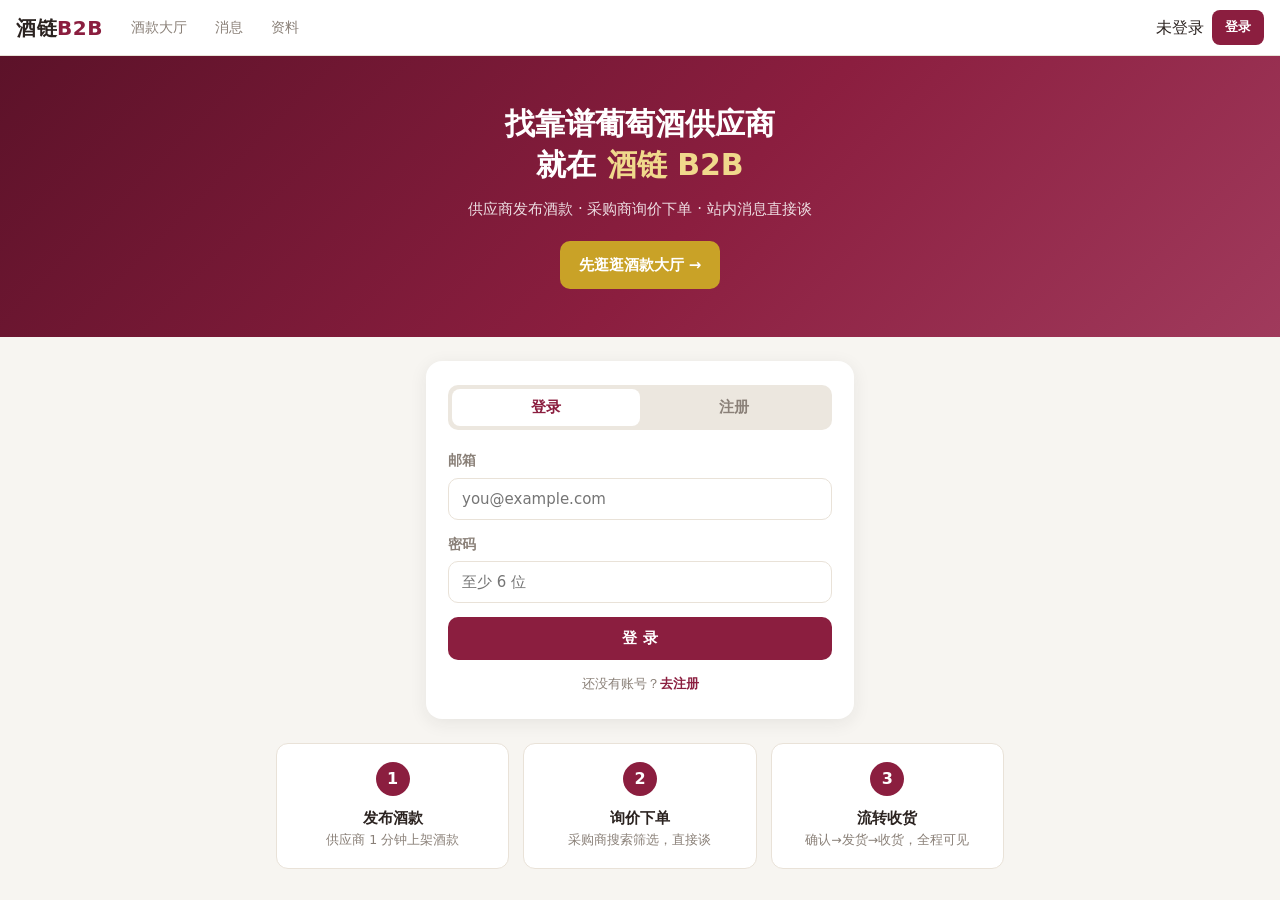
==== buyer-dashboard.html @ 13c22473 "初始提交：酒链 B2B —— 葡萄酒 B2B 商家对接平台（纯前端 + Supabase） Co-Authored-By: Claude Code <noreply@anthropic.com>" ====
<!DOCTYPE html>
<html lang="zh-CN">
<head>
  <meta charset="UTF-8" />
  <meta name="viewport" content="width=device-width, initial-scale=1.0" />
  <title>采购商后台 - 酒链 B2B</title>
  <link rel="stylesheet" href="css/style.css" />
</head>
<body>

  <div id="configAlert" class="config-alert hidden">⚠️ Supabase 密钥还没填：打开 <code>js/config.js</code>，把第 10、13 行的占位符换成你自己的值（步骤见 <code>docs/Supabase控制台操作指南.md</code>）</div>

  <header class="topbar">
    <a class="brand" href="home.html">酒链<span>B2B</span></a>
    <nav class="topnav">
      <a href="home.html">酒款大厅</a>
      <a id="navDash" href="buyer-dashboard.html" class="active">我的后台</a>
      <a href="messages.html">消息</a>
      <a href="profile.html">资料</a>
    </nav>
    <div class="topbar-user">
      <span id="navUser" class="nav-user"></span>
      <a id="navLogin" class="btn btn-sm btn-primary hidden" href="login.html">登录</a>
      <button id="navLogout" class="btn btn-sm btn-ghost hidden" onclick="WineApp.logout()">退出</button>
    </div>
  </header>

  <main class="page">
    <div class="page-head">
      <h1>采购商后台</h1>
      <p class="page-sub">跟进你的询价与订单</p>
    </div>

    <div class="stat-row">
      <div class="stat-card"><div class="stat-num" id="statOrders">–</div><div class="stat-label">订单数</div></div>
      <div class="stat-card"><div class="stat-num" id="statSpend">–</div><div class="stat-label">累计金额</div></div>
      <div class="stat-card"><div class="stat-num" id="statPending">–</div><div class="stat-label">待收货</div></div>
    </div>

    <div class="tabs">
      <button class="tab active" data-tab="inquiries" onclick="switchTab('inquiries')">我的询价</button>
      <button class="tab" data-tab="orders" onclick="switchTab('orders')">我的订单</button>
    </div>

    <section id="tab-inquiries" class="tab-panel">
      <div id="inquiryList" class="card-list"></div>
    </section>

    <section id="tab-orders" class="tab-panel hidden">
      <div id="orderList" class="card-list"></div>
    </section>
  </main>

  <div id="toast" class="toast"></div>

  <script src="js/vendor-supabase.js"></script>
  <script src="js/config.js"></script>
  <script src="js/supabase.js"></script>
  <script>
    /* ---------- 页面逻辑：采购商后台 ---------- */

    var me = null;
    var tabLoaded = { inquiries: false, orders: false };
    var esc = WineApp.escapeHtml;
    var fmtMoney = WineApp.fmtMoney;
    var fmtDate = WineApp.fmtDate;

    async function init() {
      WineApp.initNav();
      me = await WineApp.requireAuth();
      if (!me) return;
      var p = await WineApp.currentProfile();
      if (p.role !== 'buyer') {
        WineApp.toast('当前账号是供应商，请使用供应商后台', 'error');
        setTimeout(function () { location.href = 'supplier-dashboard.html'; }, 900);
        return;
      }
      switchTab('inquiries');
    }

    function switchTab(tab) {
      document.querySelectorAll('.tab').forEach(function (b) {
        b.classList.toggle('active', b.dataset.tab === tab);
      });
      document.querySelectorAll('.tab-panel').forEach(function (p) { p.classList.add('hidden'); });
      document.getElementById('tab-' + tab).classList.remove('hidden');
      if (tab === 'inquiries' && !tabLoaded.inquiries) { tabLoaded.inquiries = true; loadInquiries(); }
      if (tab === 'orders' && !tabLoaded.orders) { tabLoaded.orders = true; loadOrders(); }
    }

    /* ---------- 我的询价 ---------- */

    async function loadInquiries() {
      var res = await WineApp.sb.from('inquiries')
        .select('*, wines:public!inquiries_wine_id_fkey(name, origin, vintage, supplier_id)')
        .eq('buyer_id', me.id)
        .order('created_at', { ascending: false });
      if (res.error) { WineApp.toast('加载询价失败：' + res.error.message, 'error'); return; }

      var list = res.data || [];
      var supplierIds = Array.from(new Set(list.map(function (q) { return q.wines ? q.wines.supplier_id : null; }).filter(Boolean)));
      var suppliers = {};
      if (supplierIds.length) {
        var res2 = await WineApp.sb.from('profiles')
          .select('id, company_name, contact_name, phone')
          .in('id', supplierIds);
        (res2.data || []).forEach(function (p) { suppliers[p.id] = p; });
      }

      document.getElementById('inquiryList').innerHTML = list.map(function (q) {
        var w = q.wines || {};
        var s = suppliers[w.supplier_id] || {};
        var replied = q.status === 'replied';
        return '<div class="list-card">'
          + '<div class="list-card-title">《' + esc(w.name || '') + '》' + WineApp.inquiryChip(q.status) + '</div>'
          + '<div class="list-card-meta">'
          + '<p>供应商：' + esc(s.company_name || '—') + '（' + esc(s.contact_name || '—') + '）</p>'
          + '<p>我的留言：' + esc(q.message || '—') + '</p>'
          + (q.expected_price != null ? '<p>期望单价：' + fmtMoney(q.expected_price) + '</p>' : '')
          + '<p>时间：' + fmtDate(q.created_at) + '</p>'
          + '</div>'
          + (replied
            ? '<div class="inq-reply-box" style="background:var(--wine-soft);border-radius:10px;padding:10px 12px">'
              + '<strong style="font-size:13px;color:var(--wine)">供应商回复（' + fmtDate(q.replied_at) + '）：</strong>'
              + '<p style="margin-top:4px;white-space:pre-wrap">' + esc(q.reply || '') + '</p></div>'
            : '<p class="page-sub">⏳ 等待供应商回复…</p>')
          + '</div>';
      }).join('') || '<div class="empty"><div class="empty-icon">📩</div><p>还没有询价。<a href="home.html" style="color:var(--wine);font-weight:600">去酒款大厅</a> 挑一款问问价吧。</p></div>';
    }

    /* ---------- 我的订单 ---------- */

    async function loadOrders() {
      var res = await WineApp.sb.from('orders')
        .select('*, wines:public!orders_wine_id_fkey(name), supplier:public!orders_supplier_id_fkey(company_name, contact_name)')
        .eq('buyer_id', me.id)
        .order('created_at', { ascending: false });
      if (res.error) { WineApp.toast('加载订单失败：' + res.error.message, 'error'); return; }

      var list = res.data || [];
      var active = list.filter(function (o) { return o.status !== 'cancelled'; });
      var spend = active.reduce(function (sum, o) { return sum + Number(o.total_amount); }, 0);
      var pending = active.filter(function (o) { return o.status === 'shipped'; }).length;

      document.getElementById('statOrders').textContent = active.length;
      document.getElementById('statSpend').textContent = fmtMoney(spend);
      document.getElementById('statPending').textContent = pending;

      document.getElementById('orderList').innerHTML = list.map(function (o) {
        var w = o.wines || {};
        var s = o.supplier || {};
        var actions = '';
        if (o.status === 'pending_confirm') {
          actions = '<button class="btn btn-sm btn-ghost" onclick="cancelOrder(\'' + o.id + '\')">取消订单</button>';
        } else if (o.status === 'shipped') {
          actions = '<button class="btn btn-sm btn-primary" onclick="setOrderStatus(\'' + o.id + '\', \'completed\')">确认收货</button>';
        }
        return '<div class="list-card">'
          + '<div class="list-card-title">《' + esc(w.name || '') + '》' + WineApp.orderChip(o.status) + '</div>'
          + '<div class="list-card-meta">'
          + '<p>供应商：' + esc(s.company_name || '—') + '（' + esc(s.contact_name || '—') + '）</p>'
          + '<p>' + o.quantity + ' 瓶 × ' + fmtMoney(o.unit_price) + ' ＝ <strong>' + fmtMoney(o.total_amount) + '</strong></p>'
          + (o.remark ? '<p>备注：' + esc(o.remark) + '</p>' : '')
          + '<p>下单：' + fmtDate(o.created_at) + ' · 更新：' + fmtDate(o.updated_at) + '</p>'
          + '</div>'
          + (actions ? '<div class="list-card-actions">' + actions + '</div>' : '')
          + '</div>';
      }).join('') || '<div class="empty"><div class="empty-icon">📦</div><p>还没有订单。<a href="home.html" style="color:var(--wine);font-weight:600">去酒款大厅</a> 下单吧。</p></div>';
    }

    async function setOrderStatus(id, status) {
      var res = await WineApp.sb.from('orders').update({ status: status }).eq('id', id);
      if (res.error) { WineApp.toast('操作失败：' + res.error.message, 'error'); return; }
      WineApp.toast(status === 'completed' ? '已确认收货，交易完成 🎉' : '订单已取消', 'success');
      loadOrders();
    }

    function cancelOrder(id) {
      if (!confirm('确定取消该订单？取消后不可恢复。')) return;
      setOrderStatus(id, 'cancelled');
    }

    init();
  </script>
</body>
</html>
---- css/style.css ----
/* ============================================================
 * 酒链 B2B —— 全站样式
 * 酒红 × 金色 主题 · 手机优先响应式
 * 视觉基础取自「Yantai Wine Hub」落地页（酒红 #8b1e3f）
 * ============================================================ */

:root {
  --wine: #8b1e3f;
  --wine-dark: #63152c;
  --wine-soft: #f6e9ee;
  --gold: #c9a227;
  --gold-soft: #f7f0d8;
  --bg: #f7f5f1;
  --card: #ffffff;
  --text: #2b2320;
  --muted: #8a8078;
  --border: #e9e2d8;
  --ok: #36723b;
  --ok-bg: #edf6ed;
  --warn: #b06000;
  --warn-bg: #fdf3e3;
  --info: #2b5f8a;
  --info-bg: #e9f2f9;
  --danger: #b3261e;
  --radius: 12px;
  --shadow: 0 4px 18px rgba(43, 35, 32, .08);
}

* { box-sizing: border-box; margin: 0; padding: 0; }
html { -webkit-text-size-adjust: 100%; }
body {
  font-family: "PingFang SC", "Microsoft YaHei", "Segoe UI", system-ui, sans-serif;
  background: var(--bg);
  color: var(--text);
  line-height: 1.6;
  min-height: 100vh;
}
a { text-decoration: none; color: inherit; }
img { max-width: 100%; }
button { font-family: inherit; cursor: pointer; }
input, select, textarea { font-family: inherit; font-size: 15px; }

.hidden { display: none !important; }

/* ---------- 配置未填横幅 ---------- */
.config-alert {
  background: var(--gold-soft);
  color: #6d5412;
  border-bottom: 1px solid var(--gold);
  padding: 10px 16px;
  font-size: 13px;
  text-align: center;
}
.config-alert code { background: rgba(0,0,0,.06); padding: 1px 5px; border-radius: 4px; }

/* ---------- 顶栏 ---------- */
.topbar {
  position: sticky; top: 0; z-index: 50;
  display: flex; align-items: center; gap: 16px;
  background: var(--card);
  border-bottom: 1px solid var(--border);
  padding: 0 16px; height: 56px;
}
.brand { font-size: 20px; font-weight: 800; letter-spacing: .5px; white-space: nowrap; }
.brand span { color: var(--wine); }
.topnav { display: flex; gap: 4px; flex: 1; overflow-x: auto; scrollbar-width: none; }
.topnav::-webkit-scrollbar { display: none; }
.topnav a {
  padding: 6px 12px; border-radius: 8px; font-size: 14px; color: var(--muted); white-space: nowrap;
}
.topnav a:hover { background: var(--bg); color: var(--text); }
.topnav a.active { background: var(--wine-soft); color: var(--wine); font-weight: 600; }
.topbar-user { display: flex; align-items: center; gap: 8px; white-space: nowrap; }
.nav-user { display: flex; align-items: center; gap: 6px; }
.nav-name { font-size: 13px; color: var(--muted); max-width: 140px; overflow: hidden; text-overflow: ellipsis; }
.role-badge {
  display: inline-block; font-size: 11px; padding: 2px 8px; border-radius: 20px; font-weight: 600;
}
.role-supplier { background: var(--wine-soft); color: var(--wine); }
.role-buyer { background: var(--gold-soft); color: #8a6d1a; }

/* ---------- 按钮 ---------- */
.btn {
  display: inline-flex; align-items: center; justify-content: center; gap: 6px;
  border: 1px solid transparent; border-radius: 10px; padding: 11px 18px;
  font-size: 15px; font-weight: 600;
  transition: filter .15s, background .15s;
}
.btn:hover { filter: brightness(.94); }
.btn:disabled { opacity: .5; cursor: not-allowed; }
.btn-primary { background: var(--wine); color: #fff; }
.btn-gold { background: var(--gold); color: #fff; }
.btn-ghost { background: #fff; color: var(--text); border-color: var(--border); }
.btn-danger { background: var(--danger); color: #fff; }
.btn-sm { padding: 6px 12px; font-size: 13px; border-radius: 8px; }
.btn-block { width: 100%; }
.flex1 { flex: 1; }

/* ---------- 状态 chip ---------- */
.chip { display: inline-block; font-size: 12px; padding: 3px 10px; border-radius: 20px; font-weight: 600; }
.chip-ok { background: var(--ok-bg); color: var(--ok); }
.chip-warn { background: var(--warn-bg); color: var(--warn); }
.chip-info { background: var(--info-bg); color: var(--info); }
.chip-gold { background: var(--gold-soft); color: #8a6d1a; }
.chip-gray { background: #efedea; color: #7a736c; }

/* ---------- 表单 ---------- */
label { display: block; font-size: 13.5px; color: var(--muted); font-weight: 600; }
input[type=text], input[type=email], input[type=password], input[type=number],
input[type=tel], input[type=search], select, textarea {
  width: 100%; margin-top: 6px; padding: 11px 13px;
  border: 1px solid var(--border); border-radius: 10px;
  background: #fff; color: var(--text); outline: none;
}
input:focus, select:focus, textarea:focus { border-color: var(--wine); }
.form-row { display: grid; grid-template-columns: 1fr 1fr; gap: 12px; }

/* ---------- toast ---------- */
.toast {
  position: fixed; top: 14px; left: 50%; transform: translate(-50%, -80px);
  z-index: 120; background: #2b2320; color: #fff;
  padding: 10px 18px; border-radius: 24px; font-size: 14px; max-width: 86vw;
  transition: transform .25s ease; box-shadow: var(--shadow);
}
.toast.show { transform: translate(-50%, 0); }
.toast.success { background: var(--ok); }
.toast.error { background: var(--danger); }

/* ---------- 页面骨架 ---------- */
.page { max-width: 860px; margin: 0 auto; padding: 20px 16px 48px; }
.page-narrow { max-width: 560px; }
.page-head { margin-bottom: 6px; }
.page-head h1 { font-size: 24px; }
.page-sub { color: var(--muted); font-size: 14px; }

/* ---------- 登录页 hero ---------- */
.hero-slim {
  background: linear-gradient(135deg, #5c1229, var(--wine) 55%, #a03a5c);
  color: #fff; text-align: center; padding: 48px 20px;
}
.hero-slim h1 { font-size: 30px; line-height: 1.35; }
.hero-slim h1 span { color: #f0d98c; }
.hero-sub { color: rgba(255,255,255,.85); margin: 12px 0 20px; font-size: 15px; }

/* ---------- 登录/注册卡片 ---------- */
.auth-wrap { max-width: 460px; margin: 24px auto; padding: 0 16px; }
.auth-card {
  background: var(--card); border-radius: 16px; box-shadow: var(--shadow);
  padding: 24px 22px;
}
.auth-card form { display: flex; flex-direction: column; gap: 14px; }
.auth-tabs { display: flex; background: #ece7df; border-radius: 10px; padding: 4px; margin-bottom: 20px; }
.auth-tab {
  flex: 1; border: none; background: transparent; padding: 9px;
  border-radius: 8px; font-size: 15px; font-weight: 700; color: var(--muted);
}
.auth-tab.active { background: #fff; color: var(--wine); }
.role-cards { display: grid; grid-template-columns: 1fr 1fr; gap: 10px; }
.role-card {
  border: 2px solid var(--border); border-radius: 12px; padding: 12px;
  display: flex; flex-direction: column; gap: 2px; cursor: pointer; background: #fff;
}
.role-card input { display: none; }
.role-card:has(input:checked) { border-color: var(--gold); background: var(--gold-soft); }
.role-card-icon { font-size: 22px; }
.role-card strong { font-size: 15px; }
.role-card small { color: var(--muted); font-size: 12px; }
.auth-tip { font-size: 13px; color: var(--muted); text-align: center; }
.auth-tip a { color: var(--wine); font-weight: 600; }
.auth-tip-warn { background: var(--warn-bg); color: var(--warn); border-radius: 8px; padding: 10px; text-align: left; }

/* ---------- 三步介绍 ---------- */
.steps-strip {
  display: grid; grid-template-columns: repeat(3, 1fr); gap: 14px;
  max-width: 760px; margin: 8px auto 40px; padding: 0 16px;
}
.step {
  background: var(--card); border: 1px solid var(--border);
  border-radius: var(--radius); padding: 18px; text-align: center;
}
.step-num {
  width: 34px; height: 34px; border-radius: 50%; background: var(--wine); color: #fff;
  display: flex; align-items: center; justify-content: center;
  margin: 0 auto 10px; font-weight: 700;
}
.step h3 { font-size: 15px; }
.step p { font-size: 12.5px; color: var(--muted); }

/* ---------- 酒款大厅：筛选 ---------- */
.filters { display: flex; flex-wrap: wrap; gap: 10px; margin: 16px 0; }
.filter-search { flex: 1 1 200px; min-width: 180px; }
.filters select { flex: 1 1 130px; min-width: 120px; margin-top: 0; }
.filters .btn { margin-top: 0; }

/* ---------- 酒款卡片 ---------- */
.wine-grid { display: grid; grid-template-columns: repeat(auto-fill, minmax(230px, 1fr)); gap: 16px; }
.wine-card {
  background: var(--card); border-radius: var(--radius); overflow: hidden;
  box-shadow: var(--shadow); cursor: pointer;
  transition: transform .15s, box-shadow .15s;
}
.wine-card:hover { transform: translateY(-3px); box-shadow: 0 8px 24px rgba(43,35,32,.14); }
.wine-card-img {
  height: 130px; background: linear-gradient(135deg, var(--wine-dark), var(--wine));
  display: flex; align-items: center; justify-content: center;
  font-size: 44px; position: relative;
}
.soldout {
  position: absolute; top: 10px; right: 10px; font-style: normal;
  background: rgba(0,0,0,.55); color: #fff; font-size: 12px; padding: 2px 8px; border-radius: 10px;
}
.wine-card-body { padding: 14px 16px; }
.wine-card-body h3 { font-size: 16px; margin-bottom: 4px; }
.wine-card-meta { font-size: 13px; color: var(--muted); margin-bottom: 10px; }
.wine-card-foot { display: flex; justify-content: space-between; align-items: center; }
.price { color: var(--wine); font-weight: 700; font-size: 17px; }
.stock { font-size: 12px; color: var(--muted); }
.wine-card-supplier {
  margin-top: 8px; font-size: 12px; color: var(--muted);
  border-top: 1px dashed var(--border); padding-top: 8px;
}

/* ---------- 空状态 ---------- */
.empty { text-align: center; padding: 60px 20px; color: var(--muted); }
.empty-icon { font-size: 52px; margin-bottom: 12px; }
.empty p { margin-bottom: 16px; }

/* ---------- 详情页 ---------- */
.detail-hero {
  height: 220px; background: linear-gradient(135deg, var(--wine-dark), var(--wine));
  display: flex; align-items: center; justify-content: center; font-size: 72px;
}
.detail-body {
  max-width: 640px; margin: -24px auto 0; background: var(--card);
  border-radius: 16px 16px 0 0; padding: 22px 18px 96px;
  box-shadow: var(--shadow); position: relative;
}
.detail-body h1 { font-size: 22px; }
.detail-meta { display: flex; flex-wrap: wrap; gap: 8px; margin: 12px 0; }
.detail-price-row { display: flex; align-items: baseline; gap: 12px; margin: 8px 0; }
.price-lg { font-size: 26px; color: var(--wine); font-weight: 800; }
.detail-desc { color: var(--muted); font-size: 14.5px; margin: 14px 0; white-space: pre-wrap; }
.supplier-card {
  border: 1px solid var(--border); border-radius: var(--radius);
  padding: 14px 16px; background: #fcfaf7;
}
.supplier-card h3 { font-size: 15px; margin-bottom: 6px; }
.supplier-card p { font-size: 13px; color: var(--muted); }

/* ---------- 底部操作栏 ---------- */
.bottom-bar {
  position: fixed; left: 50%; transform: translateX(-50%); bottom: 0;
  width: 100%; max-width: 640px; background: var(--card);
  border-top: 1px solid var(--border); border-radius: 16px 16px 0 0;
  display: flex; gap: 10px; padding: 12px 16px calc(12px + env(safe-area-inset-bottom));
  z-index: 40; box-shadow: 0 -4px 16px rgba(43,35,32,.08);
}

/* ---------- 底部弹层 ---------- */
.sheet-mask {
  position: fixed; inset: 0; background: rgba(20,10,14,.5); z-index: 90;
  opacity: 0; pointer-events: none; transition: opacity .2s;
}
.sheet-mask.open { opacity: 1; pointer-events: auto; }
.sheet {
  position: absolute; left: 0; right: 0; bottom: 0; margin: 0 auto;
  max-width: 640px; background: var(--card);
  border-radius: 18px 18px 0 0; transform: translateY(100%);
  transition: transform .25s ease; max-height: 86vh;
  display: flex; flex-direction: column;
}
.sheet-mask.open .sheet { transform: translateY(0); }
.sheet-head {
  display: flex; justify-content: space-between; align-items: center;
  padding: 16px 18px 10px; border-bottom: 1px solid var(--border);
}
.sheet-head h3 { font-size: 17px; }
.sheet-close { border: none; background: none; font-size: 16px; color: var(--muted); padding: 4px 8px; }
.sheet-body {
  padding: 16px 18px calc(18px + env(safe-area-inset-bottom));
  overflow-y: auto; display: flex; flex-direction: column; gap: 12px;
}

/* ---------- 数量选择器 ---------- */
.qty-row { display: flex; align-items: center; gap: 10px; }
.qty-btn { width: 42px; height: 42px; border-radius: 10px; border: 1px solid var(--border); background: #fff; font-size: 20px; }
.qty-val { width: 60px; text-align: center; font-size: 18px; font-weight: 700; border: none; background: transparent; }
.order-total-row {
  display: flex; justify-content: space-between; align-items: center;
  background: var(--wine-soft); border-radius: 10px; padding: 12px 14px;
}
.order-total { font-size: 22px; font-weight: 800; color: var(--wine); }

/* ---------- 标签页 ---------- */
.tabs { display: flex; gap: 6px; background: #ece7df; padding: 5px; border-radius: 12px; margin: 16px 0; }
.tab {
  flex: 1; border: none; background: transparent; padding: 9px 6px;
  border-radius: 9px; font-size: 14px; font-weight: 600; color: var(--muted);
}
.tab.active { background: #fff; color: var(--wine); box-shadow: 0 2px 8px rgba(43,35,32,.08); }
.tab-panel { padding-bottom: 24px; }

/* ---------- 统计卡 ---------- */
.stat-row { display: grid; grid-template-columns: repeat(3, 1fr); gap: 12px; margin: 16px 0; }
.stat-card { background: var(--card); border-radius: var(--radius); padding: 16px; text-align: center; box-shadow: var(--shadow); }
.stat-num { font-size: 24px; font-weight: 800; color: var(--wine); }
.stat-label { font-size: 12px; color: var(--muted); margin-top: 4px; }

/* ---------- 列表卡片 ---------- */
.panel-toolbar { display: flex; justify-content: space-between; align-items: center; margin-bottom: 12px; }
.card-list { display: flex; flex-direction: column; gap: 12px; }
.list-card {
  background: var(--card); border-radius: var(--radius); padding: 14px 16px; box-shadow: var(--shadow);
}
.list-card-title {
  display: flex; justify-content: space-between; align-items: center;
  gap: 8px; font-size: 15px; font-weight: 700; flex-wrap: wrap;
}
.list-card-meta { font-size: 13px; color: var(--muted); margin: 6px 0 10px; }
.list-card-meta p { margin: 2px 0; }
.list-card-actions { display: flex; gap: 8px; flex-wrap: wrap; }
.inq-reply-box { margin-top: 10px; }

/* ---------- 站内消息 ---------- */
.chat-page { padding: 0; }
.chat-layout {
  display: grid; grid-template-columns: 300px 1fr;
  min-height: calc(100vh - 56px);
}
.conv-panel {
  border-right: 1px solid var(--border); background: #fff;
  display: flex; flex-direction: column; min-height: 0;
}
.conv-list { overflow-y: auto; }
.conv-item {
  display: flex; gap: 10px; padding: 13px 16px;
  border-bottom: 1px solid var(--border); cursor: pointer; align-items: center;
}
.conv-item:hover, .conv-item.active { background: var(--wine-soft); }
.conv-avatar {
  width: 38px; height: 38px; border-radius: 50%; flex-shrink: 0;
  background: linear-gradient(135deg, var(--wine), var(--gold)); color: #fff;
  display: flex; align-items: center; justify-content: center; font-size: 16px;
}
.conv-info { flex: 1; min-width: 0; }
.conv-name { font-size: 14px; font-weight: 700; }
.conv-last {
  font-size: 12.5px; color: var(--muted);
  white-space: nowrap; overflow: hidden; text-overflow: ellipsis;
}
.conv-badge {
  background: var(--wine); color: #fff; font-size: 11px; min-width: 18px; height: 18px;
  border-radius: 9px; display: flex; align-items: center; justify-content: center; padding: 0 5px;
}
.chat-main { display: flex; flex-direction: column; min-height: 0; background: var(--bg); }
.chat-empty {
  flex: 1; display: flex; flex-direction: column; align-items: center;
  justify-content: center; color: var(--muted); text-align: center; line-height: 1.9;
}
.chat-box { flex: 1; display: flex; flex-direction: column; min-height: 0; }
.chat-head {
  display: flex; justify-content: space-between; align-items: center;
  padding: 12px 16px; background: #fff; border-bottom: 1px solid var(--border);
}
.chat-msgs { flex: 1; overflow-y: auto; padding: 16px; display: flex; flex-direction: column; }
.msg {
  max-width: 78%; padding: 9px 13px; border-radius: 14px; margin: 6px 0;
  font-size: 14.5px; word-break: break-word; white-space: pre-wrap;
}
.msg.mine { align-self: flex-end; background: var(--wine); color: #fff; border-bottom-right-radius: 4px; }
.msg.theirs { align-self: flex-start; background: #fff; border: 1px solid var(--border); border-bottom-left-radius: 4px; }
.msg-time { font-size: 11px; color: var(--muted); text-align: center; margin: 2px 0; }
.chat-input {
  display: flex; gap: 8px; padding: 10px 12px calc(10px + env(safe-area-inset-bottom));
  background: #fff; border-top: 1px solid var(--border);
}
.chat-input input { margin-top: 0; }

/* ---------- 个人资料 ---------- */
.form-card { padding: 20px; display: flex; flex-direction: column; gap: 14px; margin-top: 16px; }
.profile-ident {
  display: flex; align-items: center; gap: 14px;
  padding-bottom: 14px; border-bottom: 1px solid var(--border);
}
.avatar {
  width: 54px; height: 54px; border-radius: 50%;
  background: linear-gradient(135deg, var(--wine), var(--gold));
  display: flex; align-items: center; justify-content: center; font-size: 26px;
}
.profile-email { font-weight: 700; }

/* ---------- 响应式 ---------- */
@media (max-width: 760px) {
  .topbar { gap: 10px; padding: 0 12px; }
  .brand { font-size: 17px; }
  .nav-name { max-width: 80px; }
  .hero-slim h1 { font-size: 25px; }
  .form-row { grid-template-columns: 1fr; }
  .steps-strip { grid-template-columns: 1fr; }
  .wine-grid { grid-template-columns: repeat(auto-fill, minmax(160px, 1fr)); gap: 12px; }
  .wine-card-img { height: 100px; font-size: 34px; }
  .wine-card-body { padding: 12px; }
  .stat-row { gap: 8px; }
  .stat-card { padding: 12px 8px; }
  .stat-num { font-size: 20px; }
  .chat-layout { grid-template-columns: 1fr; }
  .conv-panel { border-right: none; }
  .chat-layout.chat-open .conv-panel { display: none; }
  .chat-layout:not(.chat-open) .chat-main { display: none; }
}
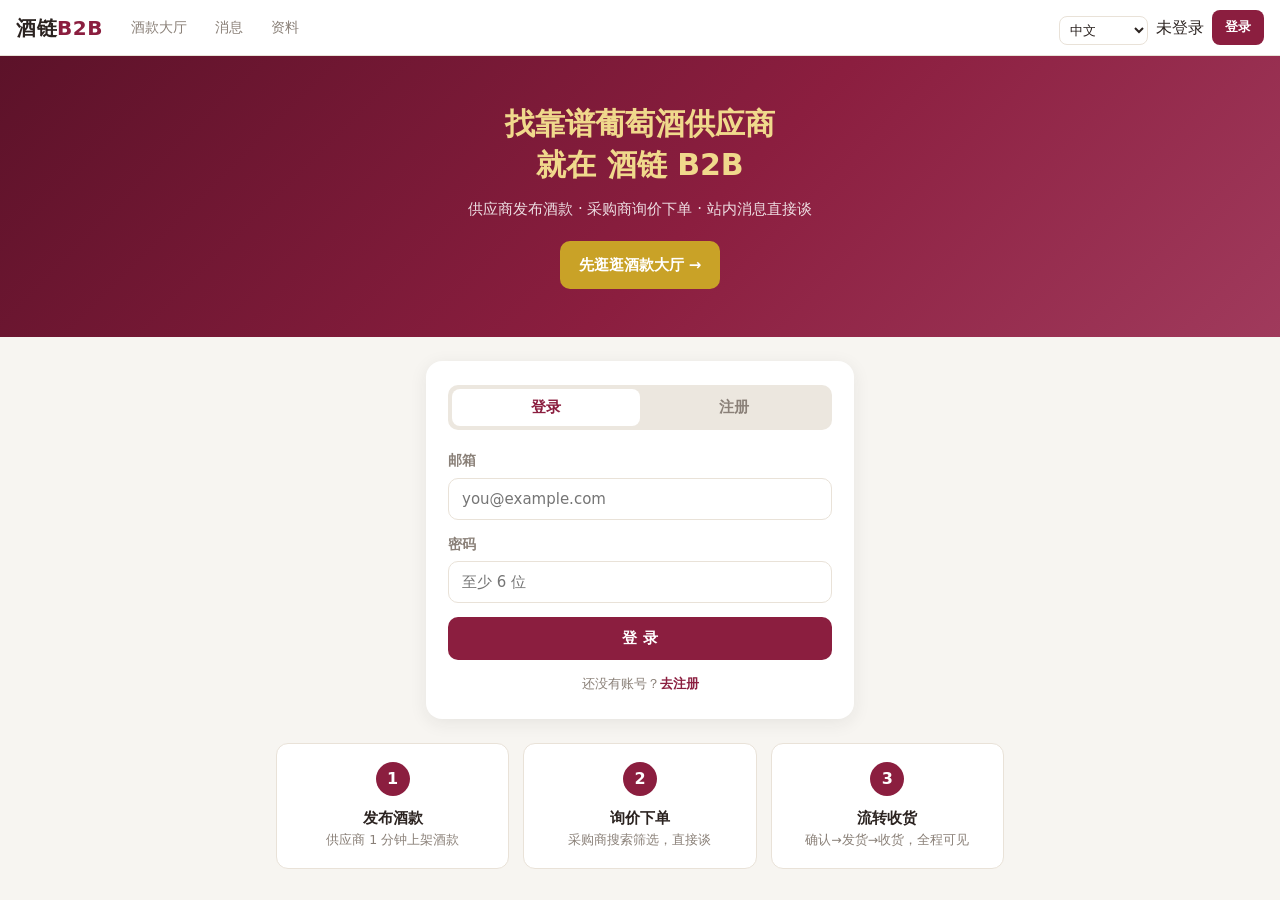
==== commit 240833dc: "修复：两个后台 PostgREST 关联语法错误（public! 前缀被当作表名）导致询价/订单/统计全部加载失败；三语：站内消息与两个后台接入 i18n，供应商表单新增英/俄文名与描述字段，原生 c" ====
--- a/buyer-dashboard.html
+++ b/buyer-dashboard.html
@@ -1,9 +1,11 @@
 <!DOCTYPE html>
-<html lang="zh-CN">
+<html lang="zh-CN" data-page="buy">
 <head>
   <meta charset="UTF-8" />
   <meta name="viewport" content="width=device-width, initial-scale=1.0" />
   <title>采购商后台 - 酒链 B2B</title>
+  <meta name="description" id="metaDesc" content="采购商后台：跟进询价与订单，确认收货" />
+  <link rel="icon" href="assets/favicon.svg" type="image/svg+xml" />
   <link rel="stylesheet" href="css/style.css" />
 </head>
 <body>
@@ -13,33 +15,38 @@
   <header class="topbar">
     <a class="brand" href="home.html">酒链<span>B2B</span></a>
     <nav class="topnav">
-      <a href="home.html">酒款大厅</a>
-      <a id="navDash" href="buyer-dashboard.html" class="active">我的后台</a>
-      <a href="messages.html">消息</a>
-      <a href="profile.html">资料</a>
+      <a href="home.html" data-i18n="nav.hall">酒款大厅</a>
+      <a id="navDash" href="buyer-dashboard.html" class="active" data-i18n="nav.dash">我的后台</a>
+      <a href="messages.html" data-i18n="nav.msgs">消息</a>
+      <a href="profile.html" data-i18n="nav.profile">资料</a>
     </nav>
     <div class="topbar-user">
+      <select data-lang-switch class="lang-switch" onchange="WineApp.setLang(this.value)">
+        <option value="zh">中文</option>
+        <option value="en">English</option>
+        <option value="ru">Русский</option>
+      </select>
       <span id="navUser" class="nav-user"></span>
-      <a id="navLogin" class="btn btn-sm btn-primary hidden" href="login.html">登录</a>
-      <button id="navLogout" class="btn btn-sm btn-ghost hidden" onclick="WineApp.logout()">退出</button>
+      <a id="navLogin" class="btn btn-sm btn-primary hidden" href="login.html" data-i18n="nav.login">登录</a>
+      <button id="navLogout" class="btn btn-sm btn-ghost hidden" onclick="WineApp.logout()" data-i18n="nav.logout">退出</button>
     </div>
   </header>
 
   <main class="page">
     <div class="page-head">
-      <h1>采购商后台</h1>
-      <p class="page-sub">跟进你的询价与订单</p>
+      <h1 data-i18n="buy.head">采购商后台</h1>
+      <p class="page-sub" data-i18n="buy.sub">跟进你的询价与订单</p>
     </div>
 
     <div class="stat-row">
-      <div class="stat-card"><div class="stat-num" id="statOrders">–</div><div class="stat-label">订单数</div></div>
-      <div class="stat-card"><div class="stat-num" id="statSpend">–</div><div class="stat-label">累计金额</div></div>
-      <div class="stat-card"><div class="stat-num" id="statPending">–</div><div class="stat-label">待收货</div></div>
+      <div class="stat-card"><div class="stat-num" id="statOrders">–</div><div class="stat-label" data-i18n="buy.statOrders">订单数</div></div>
+      <div class="stat-card"><div class="stat-num" id="statSpend">–</div><div class="stat-label" data-i18n="buy.statSpend">累计金额</div></div>
+      <div class="stat-card"><div class="stat-num" id="statPending">–</div><div class="stat-label" data-i18n="buy.statPending">待收货</div></div>
     </div>
 
     <div class="tabs">
-      <button class="tab active" data-tab="inquiries" onclick="switchTab('inquiries')">我的询价</button>
-      <button class="tab" data-tab="orders" onclick="switchTab('orders')">我的订单</button>
+      <button type="button" class="tab active" data-tab="inquiries" onclick="switchTab('inquiries')" data-i18n="buy.tabInquiries">我的询价</button>
+      <button type="button" class="tab" data-tab="orders" onclick="switchTab('orders')" data-i18n="buy.tabOrders">我的订单</button>
     </div>
 
     <section id="tab-inquiries" class="tab-panel">
@@ -56,14 +63,20 @@
   <script src="js/vendor-supabase.js"></script>
   <script src="js/config.js"></script>
   <script src="js/supabase.js"></script>
+  <script src="js/i18n.js"></script>
   <script>
     /* ---------- 页面逻辑：采购商后台 ---------- */
 
     var me = null;
     var tabLoaded = { inquiries: false, orders: false };
+    var myInquiries = [];
+    var inqSuppliers = {};
+    var myOrders = [];
+    var stats = {};
     var esc = WineApp.escapeHtml;
     var fmtMoney = WineApp.fmtMoney;
     var fmtDate = WineApp.fmtDate;
+    var t = WineApp.t;
 
     async function init() {
       WineApp.initNav();
@@ -71,7 +84,7 @@
       if (!me) return;
       var p = await WineApp.currentProfile();
       if (p.role !== 'buyer') {
-        WineApp.toast('当前账号是供应商，请使用供应商后台', 'error');
+        WineApp.toast(t('nav.roleErrSupplier'), 'error');
         setTimeout(function () { location.href = 'supplier-dashboard.html'; }, 900);
         return;
       }
@@ -92,93 +105,109 @@
 
     async function loadInquiries() {
       var res = await WineApp.sb.from('inquiries')
-        .select('*, wines:public!inquiries_wine_id_fkey(name, origin, vintage, supplier_id)')
+        .select('*, wines:inquiries_wine_id_fkey(name, origin, vintage, supplier_id)')
         .eq('buyer_id', me.id)
         .order('created_at', { ascending: false });
-      if (res.error) { WineApp.toast('加载询价失败：' + res.error.message, 'error'); return; }
-
-      var list = res.data || [];
-      var supplierIds = Array.from(new Set(list.map(function (q) { return q.wines ? q.wines.supplier_id : null; }).filter(Boolean)));
-      var suppliers = {};
+      if (res.error) { WineApp.toast(t('buy.loadInqFail', { msg: res.error.message }), 'error'); return; }
+
+      myInquiries = res.data || [];
+      var supplierIds = Array.from(new Set(myInquiries.map(function (q) { return q.wines ? q.wines.supplier_id : null; }).filter(Boolean)));
+      inqSuppliers = {};
       if (supplierIds.length) {
         var res2 = await WineApp.sb.from('profiles')
           .select('id, company_name, contact_name, phone')
           .in('id', supplierIds);
-        (res2.data || []).forEach(function (p) { suppliers[p.id] = p; });
+        (res2.data || []).forEach(function (p) { inqSuppliers[p.id] = p; });
       }
-
-      document.getElementById('inquiryList').innerHTML = list.map(function (q) {
+      renderInquiries();
+    }
+
+    function renderInquiries() {
+      document.getElementById('inquiryList').innerHTML = myInquiries.map(function (q) {
         var w = q.wines || {};
-        var s = suppliers[w.supplier_id] || {};
+        var s = inqSuppliers[w.supplier_id] || {};
         var replied = q.status === 'replied';
         return '<div class="list-card">'
-          + '<div class="list-card-title">《' + esc(w.name || '') + '》' + WineApp.inquiryChip(q.status) + '</div>'
+          + '<div class="list-card-title">' + esc(t('buy.wineLabel', { n: WineApp.wineName(w) })) + WineApp.inquiryChip(q.status) + '</div>'
           + '<div class="list-card-meta">'
-          + '<p>供应商：' + esc(s.company_name || '—') + '（' + esc(s.contact_name || '—') + '）</p>'
-          + '<p>我的留言：' + esc(q.message || '—') + '</p>'
-          + (q.expected_price != null ? '<p>期望单价：' + fmtMoney(q.expected_price) + '</p>' : '')
-          + '<p>时间：' + fmtDate(q.created_at) + '</p>'
+          + '<p>' + esc(t('buy.supplierLine', { c: s.company_name || '—', p: s.contact_name || '—' })) + '</p>'
+          + '<p>' + t('buy.myMsg') + esc(q.message || '—') + '</p>'
+          + (q.expected_price != null ? '<p>' + t('buy.expectPrice') + fmtMoney(q.expected_price) + '</p>' : '')
+          + '<p>' + t('buy.time', { t: fmtDate(q.created_at) }) + '</p>'
           + '</div>'
           + (replied
             ? '<div class="inq-reply-box" style="background:var(--wine-soft);border-radius:10px;padding:10px 12px">'
-              + '<strong style="font-size:13px;color:var(--wine)">供应商回复（' + fmtDate(q.replied_at) + '）：</strong>'
+              + '<strong style="font-size:13px;color:var(--wine)">' + t('buy.replyTitle', { t: fmtDate(q.replied_at) }) + '</strong>'
               + '<p style="margin-top:4px;white-space:pre-wrap">' + esc(q.reply || '') + '</p></div>'
-            : '<p class="page-sub">⏳ 等待供应商回复…</p>')
+            : '<p class="page-sub">' + t('buy.waitReply') + '</p>')
           + '</div>';
-      }).join('') || '<div class="empty"><div class="empty-icon">📩</div><p>还没有询价。<a href="home.html" style="color:var(--wine);font-weight:600">去酒款大厅</a> 挑一款问问价吧。</p></div>';
+      }).join('') || '<div class="empty"><div class="empty-icon">📩</div><p>' + t('buy.emptyInq1') + '<a href="home.html" style="color:var(--wine);font-weight:600">' + t('nav.hall') + '</a>' + t('buy.emptyInq2') + '</p></div>';
     }
 
     /* ---------- 我的订单 ---------- */
 
     async function loadOrders() {
       var res = await WineApp.sb.from('orders')
-        .select('*, wines:public!orders_wine_id_fkey(name), supplier:public!orders_supplier_id_fkey(company_name, contact_name)')
+        .select('*, wines:orders_wine_id_fkey(name), supplier:orders_supplier_id_fkey(company_name, contact_name)')
         .eq('buyer_id', me.id)
         .order('created_at', { ascending: false });
-      if (res.error) { WineApp.toast('加载订单失败：' + res.error.message, 'error'); return; }
-
-      var list = res.data || [];
-      var active = list.filter(function (o) { return o.status !== 'cancelled'; });
+      if (res.error) { WineApp.toast(t('buy.loadOrderFail', { msg: res.error.message }), 'error'); return; }
+
+      myOrders = res.data || [];
+      var active = myOrders.filter(function (o) { return o.status !== 'cancelled'; });
       var spend = active.reduce(function (sum, o) { return sum + Number(o.total_amount); }, 0);
       var pending = active.filter(function (o) { return o.status === 'shipped'; }).length;
-
-      document.getElementById('statOrders').textContent = active.length;
-      document.getElementById('statSpend').textContent = fmtMoney(spend);
-      document.getElementById('statPending').textContent = pending;
-
-      document.getElementById('orderList').innerHTML = list.map(function (o) {
+      stats = { orders: active.length, spend: spend, pending: pending };
+      renderOrders();
+    }
+
+    function renderOrders() {
+      document.getElementById('statOrders').textContent = stats.orders;
+      document.getElementById('statSpend').textContent = fmtMoney(stats.spend);
+      document.getElementById('statPending').textContent = stats.pending;
+
+      document.getElementById('orderList').innerHTML = myOrders.map(function (o) {
         var w = o.wines || {};
         var s = o.supplier || {};
         var actions = '';
         if (o.status === 'pending_confirm') {
-          actions = '<button class="btn btn-sm btn-ghost" onclick="cancelOrder(\'' + o.id + '\')">取消订单</button>';
+          actions = '<button class="btn btn-sm btn-ghost" onclick="cancelOrder(\'' + o.id + '\')">' + t('buy.cancelOrder') + '</button>';
         } else if (o.status === 'shipped') {
-          actions = '<button class="btn btn-sm btn-primary" onclick="setOrderStatus(\'' + o.id + '\', \'completed\')">确认收货</button>';
+          actions = '<button class="btn btn-sm btn-primary" onclick="setOrderStatus(\'' + o.id + '\', \'completed\')">' + t('buy.confirmReceipt') + '</button>';
         }
         return '<div class="list-card">'
-          + '<div class="list-card-title">《' + esc(w.name || '') + '》' + WineApp.orderChip(o.status) + '</div>'
+          + '<div class="list-card-title">' + esc(t('buy.wineLabel', { n: WineApp.wineName(w) })) + WineApp.orderChip(o.status) + '</div>'
           + '<div class="list-card-meta">'
-          + '<p>供应商：' + esc(s.company_name || '—') + '（' + esc(s.contact_name || '—') + '）</p>'
-          + '<p>' + o.quantity + ' 瓶 × ' + fmtMoney(o.unit_price) + ' ＝ <strong>' + fmtMoney(o.total_amount) + '</strong></p>'
-          + (o.remark ? '<p>备注：' + esc(o.remark) + '</p>' : '')
-          + '<p>下单：' + fmtDate(o.created_at) + ' · 更新：' + fmtDate(o.updated_at) + '</p>'
+          + '<p>' + esc(t('buy.supplierLine', { c: s.company_name || '—', p: s.contact_name || '—' })) + '</p>'
+          + '<p>' + t('common.qtyLine', { q: o.quantity, p: fmtMoney(o.unit_price) }) + ' <strong>' + fmtMoney(o.total_amount) + '</strong></p>'
+          + (o.remark ? '<p>' + t('buy.remark') + esc(o.remark) + '</p>' : '')
+          + '<p>' + t('buy.orderTime', { a: fmtDate(o.created_at), b: fmtDate(o.updated_at) }) + '</p>'
           + '</div>'
           + (actions ? '<div class="list-card-actions">' + actions + '</div>' : '')
           + '</div>';
-      }).join('') || '<div class="empty"><div class="empty-icon">📦</div><p>还没有订单。<a href="home.html" style="color:var(--wine);font-weight:600">去酒款大厅</a> 下单吧。</p></div>';
+      }).join('') || '<div class="empty"><div class="empty-icon">📦</div><p>' + t('buy.emptyOrder1') + '<a href="home.html" style="color:var(--wine);font-weight:600">' + t('nav.hall') + '</a>' + t('buy.emptyOrder2') + '</p></div>';
     }
 
     async function setOrderStatus(id, status) {
       var res = await WineApp.sb.from('orders').update({ status: status }).eq('id', id);
-      if (res.error) { WineApp.toast('操作失败：' + res.error.message, 'error'); return; }
-      WineApp.toast(status === 'completed' ? '已确认收货，交易完成 🎉' : '订单已取消', 'success');
+      if (res.error) { WineApp.toast(t('common.opErr', { msg: res.error.message }), 'error'); return; }
+      WineApp.toast(status === 'completed' ? t('buy.received') : t('buy.orderCancelled'), 'success');
       loadOrders();
     }
 
     function cancelOrder(id) {
-      if (!confirm('确定取消该订单？取消后不可恢复。')) return;
-      setOrderStatus(id, 'cancelled');
-    }
+      WineApp.confirmSheet({
+        title: t('buy.cancelTitle'),
+        message: t('buy.cancelMsg'),
+        danger: true,
+        onOk: function () { setOrderStatus(id, 'cancelled'); },
+      });
+    }
+
+    WineApp.onLangChange(function () {
+      if (tabLoaded.inquiries) renderInquiries();
+      if (tabLoaded.orders) renderOrders();
+    });
 
     init();
   </script>
--- a/css/style.css
+++ b/css/style.css
@@ -104,6 +104,31 @@
 .chip-gold { background: var(--gold-soft); color: #8a6d1a; }
 .chip-gray { background: #efedea; color: #7a736c; }
 
+/* ---------- 语言切换器 ---------- */
+.lang-switch {
+  border: 1px solid var(--border); border-radius: 8px;
+  padding: 5px 6px; font-size: 13px; background: #fff; color: var(--text);
+  cursor: pointer; outline: none;
+}
+.lang-switch:focus { border-color: var(--wine); }
+
+/* ---------- 确认弹层（confirmSheet） ---------- */
+.confirm-mask {
+  position: fixed; inset: 0; background: rgba(20,10,14,.5); z-index: 130;
+  display: flex; align-items: center; justify-content: center;
+  opacity: 0; pointer-events: none; transition: opacity .2s;
+}
+.confirm-mask.open { opacity: 1; pointer-events: auto; }
+.confirm-card {
+  width: 90%; max-width: 320px; background: var(--card);
+  border-radius: 14px; padding: 22px; box-shadow: var(--shadow);
+  transform: translateY(12px); transition: transform .2s;
+}
+.confirm-mask.open .confirm-card { transform: translateY(0); }
+.confirm-title { font-size: 16px; font-weight: 700; margin-bottom: 8px; }
+.confirm-msg { font-size: 13.5px; color: var(--muted); margin-bottom: 18px; white-space: pre-wrap; }
+.confirm-actions { display: flex; justify-content: flex-end; gap: 8px; }
+
 /* ---------- 表单 ---------- */
 label { display: block; font-size: 13.5px; color: var(--muted); font-weight: 600; }
 input[type=text], input[type=email], input[type=password], input[type=number],
